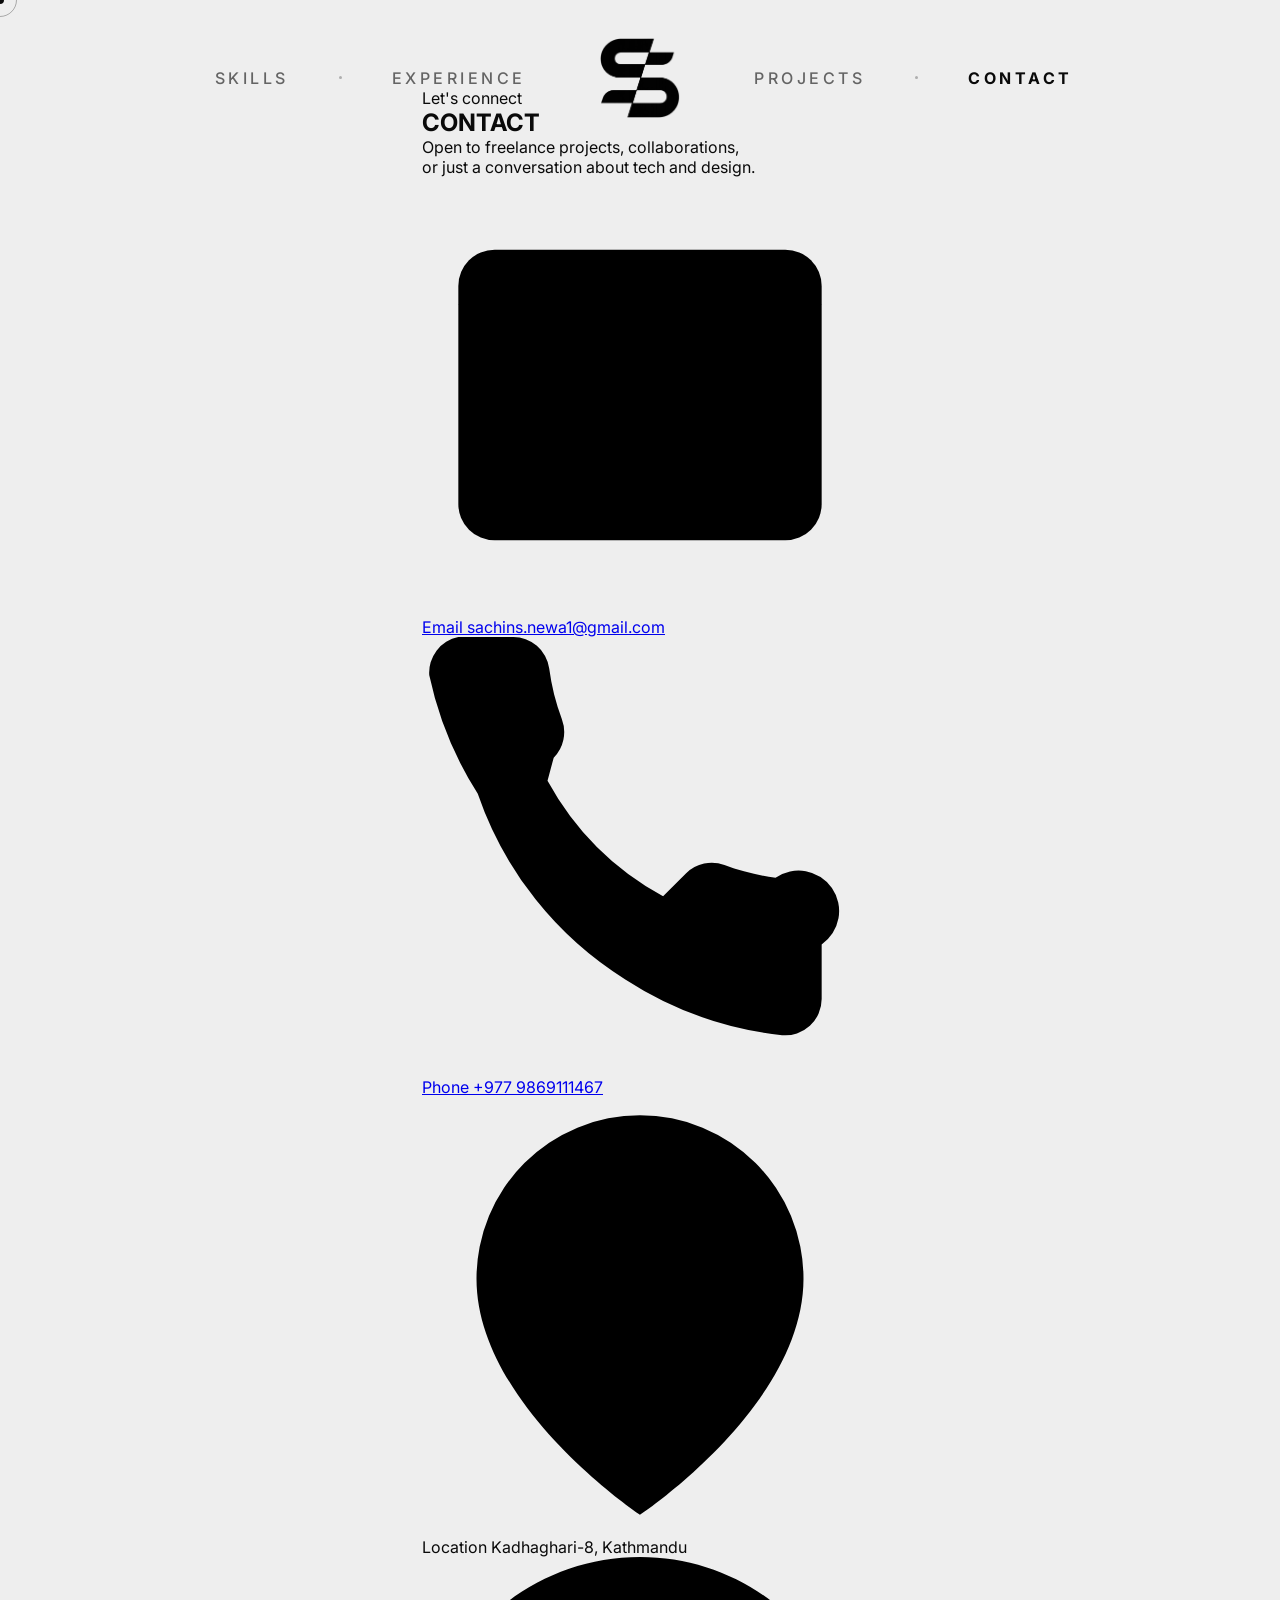
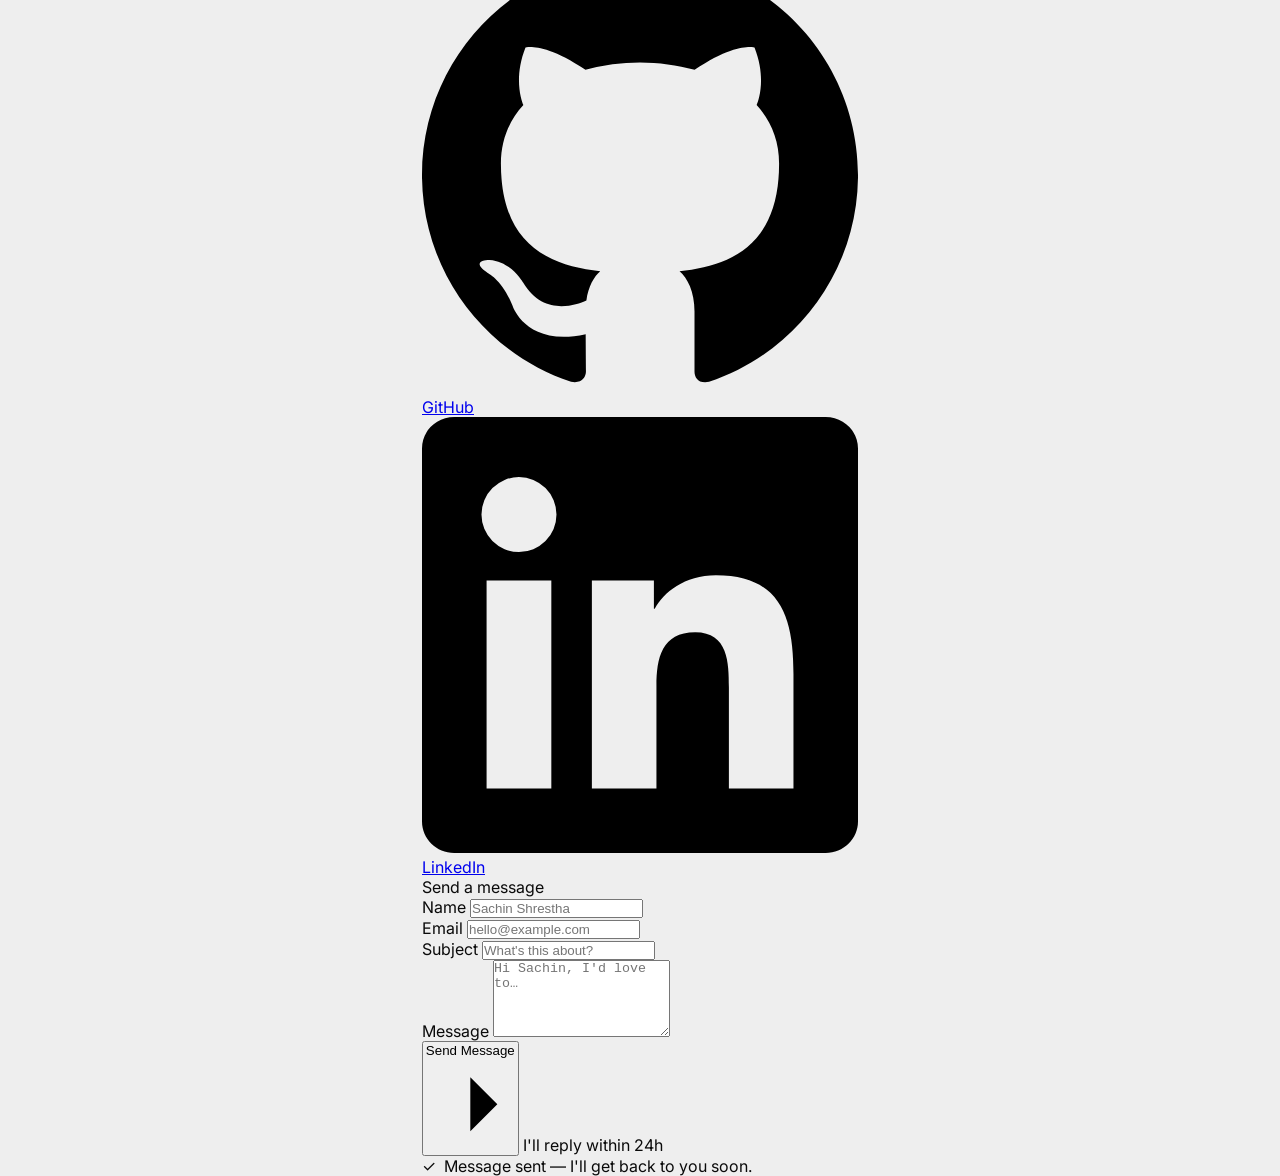
==== contact.html @ ff83de73 "clean loading" ====
<!DOCTYPE html>
<html lang="en">
<head>
  <meta charset="UTF-8" />
  <meta name="viewport" content="width=device-width, initial-scale=1.0" />
  <title>CONTACT — Sachin Shrestha</title>
  <link rel="preconnect" href="https://fonts.googleapis.com" />
  <link rel="preconnect" href="https://fonts.gstatic.com" crossorigin="anonymous" />
  <link href="https://fonts.googleapis.com/css2?family=Cormorant+Garamond:wght@300;400;500;600&family=Inter:wght@300;400;500&display=swap" rel="stylesheet" />
  <link rel="stylesheet" href="css/index.css" />
  <link rel="stylesheet" href="css/page.css" />
</head>
<body>

  <!-- PAGE CONTENT -->
  <section class="page-hero contact-hero">
    <div class="contact-grid">

      <!-- ════ INFO SIDE ════ -->
      <div class="contact-side" id="contact-side">

        <span class="c-eyebrow">Let's connect</span>
        <h1 class="c-heading">CONTACT</h1>
        <p class="c-desc">
          Open to freelance projects, collaborations,<br>
          or just a conversation about tech and design.
        </p>

        <div class="c-items">

          <a href="mailto:sachins.newa1@gmail.com" class="c-item">
            <span class="c-icon">
              <svg viewBox="0 0 24 24"><rect x="2" y="4" width="20" height="16" rx="2"/><path d="m2 7 10 7 10-7"/></svg>
            </span>
            <span class="c-text">
              <span class="c-text-label">Email</span>
              <span class="c-text-value">sachins.newa1@gmail.com</span>
            </span>
          </a>

          <a href="tel:+9779869111467" class="c-item">
            <span class="c-icon">
              <svg viewBox="0 0 24 24"><path d="M22 16.92v3a2 2 0 01-2.18 2 19.79 19.79 0 01-8.63-3.07A19.5 19.5 0 013.07 8.63 19.79 19.79 0 01.4 2.11 2 2 0 012 0h3a2 2 0 012 1.72c.127.96.361 1.903.7 2.81a2 2 0 01-.45 2.11L6.91 7.91a16 16 0 006.36 6.36l1.27-1.27a2 2 0 012.11-.45c.907.339 1.85.573 2.81.7A2 2 0 0122 16.92z"/></svg>
            </span>
            <span class="c-text">
              <span class="c-text-label">Phone</span>
              <span class="c-text-value">+977 9869111467</span>
            </span>
          </a>

          <div class="c-item">
            <span class="c-icon">
              <svg viewBox="0 0 24 24"><path d="M21 10c0 7-9 13-9 13s-9-6-9-13a9 9 0 0118 0z"/><circle cx="12" cy="10" r="3"/></svg>
            </span>
            <span class="c-text">
              <span class="c-text-label">Location</span>
              <span class="c-text-value">Kadhaghari-8, Kathmandu</span>
            </span>
          </div>

        </div>

        <div class="c-socials">
          <a href="https://github.com/SachinShreshaa" target="_blank" rel="noopener" class="c-social-pill">
            <!-- GitHub mark -->
            <svg viewBox="0 0 24 24"><path d="M12 0C5.37 0 0 5.37 0 12c0 5.3 3.438 9.8 8.205 11.385.6.113.82-.258.82-.577 0-.285-.01-1.04-.015-2.04-3.338.724-4.042-1.61-4.042-1.61-.546-1.387-1.333-1.756-1.333-1.756-1.089-.745.083-.729.083-.729 1.205.084 1.839 1.237 1.839 1.237 1.07 1.834 2.807 1.304 3.492.997.107-.775.418-1.305.762-1.604-2.665-.305-5.467-1.334-5.467-5.931 0-1.311.469-2.381 1.236-3.221-.124-.303-.535-1.524.117-3.176 0 0 1.008-.322 3.301 1.23A11.51 11.51 0 0112 5.803c1.02.005 2.047.138 3.006.404 2.291-1.552 3.297-1.23 3.297-1.23.653 1.653.242 2.874.118 3.176.77.84 1.235 1.911 1.235 3.221 0 4.609-2.807 5.624-5.479 5.921.43.372.823 1.102.823 2.222v3.293c0 .319.192.694.801.576C20.566 21.797 24 17.3 24 12c0-6.63-5.37-12-12-12z"/></svg>
            GitHub
          </a>
          <a href="https://linkedin.com/in/sachin-shrestha-ab9834401" target="_blank" rel="noopener" class="c-social-pill">
            <!-- LinkedIn mark -->
            <svg viewBox="0 0 24 24"><path d="M20.447 20.452h-3.554v-5.569c0-1.328-.027-3.037-1.852-3.037-1.853 0-2.136 1.445-2.136 2.939v5.667H9.351V9h3.414v1.561h.046c.477-.9 1.637-1.85 3.37-1.85 3.601 0 4.267 2.37 4.267 5.455v6.286zM5.337 7.433a2.062 2.062 0 01-2.063-2.065 2.064 2.064 0 112.063 2.065zm1.782 13.019H3.555V9h3.564v11.452zM22.225 0H1.771C.792 0 0 .774 0 1.729v20.542C0 23.227.792 24 1.771 24h20.451C23.2 24 24 23.227 24 22.271V1.729C24 .774 23.2 0 22.222 0h.003z"/></svg>
            LinkedIn
          </a>
        </div>

      </div>

      <!-- ════ FORM SIDE ════ -->
      <div class="form-side" id="form-side">

        <span class="f-eyebrow">Send a message</span>

        <form class="c-form" id="contactForm" novalidate>

          <div class="f-row">
            <div class="f-field">
              <label for="f-name">Name</label>
              <input type="text" id="f-name" name="name" placeholder="Sachin Shrestha" autocomplete="off" />
            </div>
            <div class="f-field">
              <label for="f-email">Email</label>
              <input type="email" id="f-email" name="email" placeholder="hello@example.com" autocomplete="off" />
            </div>
          </div>

          <div class="f-field">
            <label for="f-subject">Subject</label>
            <input type="text" id="f-subject" name="subject" placeholder="What's this about?" autocomplete="off" />
          </div>

          <div class="f-field">
            <label for="f-message">Message</label>
            <textarea id="f-message" name="message" rows="5" placeholder="Hi Sachin, I'd love to…"></textarea>
          </div>

          <div class="f-actions">
            <button type="submit" class="f-submit">
              Send Message
              <svg viewBox="0 0 24 24"><path d="M5 12h14M12 5l7 7-7 7"/></svg>
            </button>
            <span class="f-note">I'll reply within 24h</span>
          </div>

          <p class="f-success" id="f-success">
            ✓ &nbsp;Message sent — I'll get back to you soon.
          </p>

        </form>

      </div>

    </div>
  </section>

  <!-- shared header (cursor + hover-bar + nav) -->
  <script src="js/header.js"></script>
  <!-- shared cursor behaviour -->
  <script src="js/cursor.js"></script>
  <!-- shared page transition -->
  <script src="js/transition.js"></script>

  <script>
    /* ── page reveals ── */
    function reveal(id, delay) {
      setTimeout(() => {
        const el = document.getElementById(id);
        if (el) el.classList.add('visible');
      }, delay);
    }
    reveal('nav-logo',      900);
    reveal('nav-left',     1100);
    reveal('nav-right',    1100);
    reveal('contact-side',  900);
    reveal('form-side',    1050);

    /* ── form submit (visual only — wire to a service like Formspree / EmailJS) ── */
    document.getElementById('contactForm').addEventListener('submit', function(e) {
      e.preventDefault();
      const name    = this.name.value.trim();
      const email   = this.email.value.trim();
      const message = this.elements['message'].value.trim();
      if (!name || !email || !message) return;

      /* swap button state */
      const btn = this.querySelector('.f-submit');
      btn.textContent = 'Sending…';
      btn.style.opacity = '0.6';
      btn.disabled = true;

      /* simulate send (replace with actual service call) */
      setTimeout(() => {
        this.reset();
        btn.style.display = 'none';
        this.querySelector('.f-note').style.display = 'none';
        document.getElementById('f-success').classList.add('show');
      }, 1200);
    });
  </script>

</body>
</html>
---- css/index.css ----
*, *::before, *::after { margin: 0; padding: 0; box-sizing: border-box; }

@font-face {
    font-family: 'Theater';
    src: url('../font/Theaterv04_Bold.ttf') format('truetype');
}

:root {
  --bg: #EEEEEE;
  --fg: #0a0a0a;
  --muted: rgba(10,10,10,0.38);
  --photo-w: 340px;
}

html, body {
  width: 100%;
  background: var(--bg);
  color: var(--fg);
  font-family: 'Inter', sans-serif;
  overflow-x: hidden;
  cursor: none;
}

#cursor-dot {
  position: fixed; top: 0; left: 0;
  width: 8px; height: 8px;
  background: var(--fg); border-radius: 50%;
  pointer-events: none; z-index: 9999;
  transform: translate(-50%,-50%);
  transition: transform 0.12s ease;
}
#cursor-ring {
  position: fixed; top: 0; left: 0;
  width: 34px; height: 34px;
  border: 1.5px solid rgba(10,10,10,0.3);
  border-radius: 50%; pointer-events: none; z-index: 9998;
  transform: translate(-50%,-50%);
  transition: width 0.2s, height 0.2s;
}

/* ══ REVEAL SYSTEM ══ */
.nav-left, .nav-right, .hero-image-wrap, .name-word, .scroll-hint {
  opacity: 0;
  transition: opacity 0.9s cubic-bezier(0.16,1,0.3,1);
}
.nav-left.visible, .nav-right.visible, .hero-image-wrap.visible,
.name-word.visible, .scroll-hint.visible { opacity: 1; }

.nav-logo {
  opacity: 0;
  transform: translateY(20px);
  transition: opacity 0.9s cubic-bezier(0.16,1,0.3,1),
              transform 0.9s cubic-bezier(0.16,1,0.3,1);
}
.nav-logo.visible { opacity: 1; transform: translateY(0); }

/* ══ NAV ══ */
nav {
  position: fixed; top: 0; left: 0; right: 0;
  z-index: 200;                /* bar is 9999 so it will cover this */
  background: var(--bg);
  height: 88px;
  display: grid;
  grid-template-columns: 1fr auto 1fr;
  align-items: center;
  padding: 0 60px;
  padding-top: 1cm;
}
nav.scrolled {
  background: rgba(238,238,238,0.93);
  backdrop-filter: blur(18px);
}
.nav-left { display: flex; align-items: center; justify-content: flex-end; list-style: none; }
.nav-right { display: flex; align-items: center; justify-content: flex-start; list-style: none; }
.nav-left li a, .nav-right li a {
  text-decoration: none;
  font-family: 'Inter', sans-serif;
  font-size: 16px; font-weight: 500;
  letter-spacing: 0.22em; text-transform: uppercase;
  color: var(--fg); opacity: 0.60; padding: 0 50px;
  transition: opacity 0.3s;
}
.nav-left li a:hover, .nav-right li a:hover { opacity: 1; }
.nav-left .dot, .nav-right .dot {
  width: 3px; height: 3px;
  background: rgba(10,10,10,0.28);
  border-radius: 50%; flex-shrink: 0;
}
.nav-logo { display: flex; align-items: center; justify-content: center; padding: 0 24px; }
.nav-logo img {
  width: 80px; height: 80px;
  object-fit: contain;
  filter: brightness(0) opacity(1);
}

/* ══ HERO ══ */
.hero {
  position: relative; width: 100vw; min-height: 100vh;
  display: flex; align-items: center; justify-content: center;
  overflow: hidden; background: var(--bg); padding-top: 0px;
}
.hero-image-wrap {
  position: relative; width: var(--photo-w); height: 490px;
  z-index: 3; flex-shrink: 0;
}
.hero-image-wrap img {
  width: 100%; height: 100%; object-fit: cover;
  object-position: top center; display: block;
  filter: grayscale(100%) contrast(1.08);
  transition: filter 0.7s ease;
}
.hero-image-wrap img:hover { filter: grayscale(0%) contrast(1.05); }
.hero-image-wrap::after {
  content: ''; position: absolute;
  bottom: 0; left: 0; right: 0; height: 35%;
  background: linear-gradient(to bottom, transparent, var(--bg) 100%);
  pointer-events: none;
}

/* ══ NAME WORDS ══ */
.name-word {
  position: absolute; z-index: 2;
  font-family: 'Theater', sans-serif;
  font-weight: 500; font-style: normal;
  text-transform: uppercase; color: var(--fg);
  letter-spacing: 0.05em; line-height: 1;
  white-space: nowrap;
  font-size: clamp(20px, 6vw, 120px);
}
.name-sachin {
  right: calc(44.5% + 170px); top: calc(47% - 30px);
  transform: translateY(-50%); text-align: right;
}
.name-shrestha {
  left: calc(42.8% + 170px); top: calc(50.5% + 55px);
  transform: translateY(-50%); text-align: left;
}

/* ══ SCROLL HINT ══ */
.scroll-hint {
  position: absolute; bottom: 28px; left: 52px; z-index: 10;
  display: flex; align-items: center; gap: 10px;
  font-size: 10px; letter-spacing: 0.22em;
  text-transform: uppercase; color: var(--muted);
}
.scroll-line { width: 1px; height: 36px; background: var(--muted); animation: scrl 1.8s ease-in-out infinite; }
@keyframes scrl {
  0%,100% { transform: scaleY(1); opacity: 0.8; }
  50%      { transform: scaleY(0.3); opacity: 0.2; }
}

@keyframes fadeUp {
  from { opacity: 0; transform: translateY(20px); }
  to   { opacity: 1; transform: translateY(0); }
}
.a1 { animation: fadeUp 0.9s cubic-bezier(0.16,1,0.3,1) 0.05s both; }
.a2 { animation: fadeUp 0.9s cubic-bezier(0.16,1,0.3,1) 0.2s  both; }
.a3 { animation: fadeUp 0.9s cubic-bezier(0.16,1,0.3,1) 0.35s both; }
.a4 { animation: fadeUp 0.9s cubic-bezier(0.16,1,0.3,1) 0.5s  both; }
.a5 { animation: fadeUp 0.9s cubic-bezier(0.16,1,0.3,1) 0.65s both; }

body::before {
  content: ''; position: fixed; inset: 0; z-index: 0; pointer-events: none;
  background-image: url("data:image/svg+xml,%3Csvg viewBox='0 0 256 256' xmlns='http://www.w3.org/2000/svg'%3E%3Cfilter id='n'%3E%3CfeTurbulence type='fractalNoise' baseFrequency='0.9' numOctaves='4' stitchTiles='stitch'/%3E%3C/filter%3E%3Crect width='100%25' height='100%25' filter='url(%23n)' opacity='0.03'/%3E%3C/svg%3E");
}

/* ══ HOVER BAR ══ */
#hover-bar {
  position: fixed;
  top: calc(55% - 135px); left: 0; right: 0;
  height: 150px;
  z-index: 9999 !important;  /* above EVERYTHING including nav */
  pointer-events: none;
  overflow: hidden;
}

/* ── fix white gap: use 51% height with 1px overlap ── */
#hover-bar .bar-top {
  position: absolute;
  top: 0; left: 0; right: 0;
  height: calc(50% + 1px);          /* +1px overlap kills the gap */
  background: #0a0a0a;
  transform-origin: bottom center;
  transform: scaleY(0);
  transition: transform 0.55s cubic-bezier(0.16,1,0.3,1);
}
#hover-bar .bar-bot {
  position: absolute;
  bottom: 0; left: 0; right: 0;
  height: calc(50% + 1px);          /* +1px overlap kills the gap */
  background: #0a0a0a;
  transform-origin: top center;
  transform: scaleY(0);
  transition: transform 0.55s cubic-bezier(0.16,1,0.3,1);
}
#hover-bar.active .bar-top { transform: scaleY(1); }
#hover-bar.active .bar-bot { transform: scaleY(1); }

#hover-bar-text {
  position: fixed;
  top: calc(55% - 42px); left: 50%;
  transform: translate(-50%, -50%);
  z-index: 10000;
  line-height: 1;
  font-family: 'Theater', 'Cormorant Garamond', Georgia, serif;
  font-size: clamp(70px, 11vw, 170px); font-weight: 500;
  letter-spacing: 0.06em; text-transform: uppercase;
  color: #c2c1c1; user-select: none; white-space: nowrap;
  pointer-events: none;
}
#hover-bar-text .txt-top { display: block; overflow: hidden; height: 0.6em; }
#hover-bar-text .txt-top span {
  display: block; transform-origin: bottom center; transform: scaleY(0);
  transition: transform 1.4s cubic-bezier(0.16,1,0.3,1) 0.3s;
}
#hover-bar-text .txt-bot { display: block; overflow: hidden; height: 0.6em; margin-top: -0.18em; }
#hover-bar-text .txt-bot span {
  display: block; margin-top: -0.42em; transform-origin: top center; transform: scaleY(0);
  transition: transform 1.4s cubic-bezier(0.16,1,0.3,1) 0.3s;
}
#hover-bar-text.active .txt-top span { transform: scaleY(1); }
#hover-bar-text.active .txt-bot span { transform: scaleY(1); }
#hover-bar-text:not(.active):not(.entry-cover):not(.entry-sweep) .txt-top span {
  transition: transform 0.06s ease 0s;
}
#hover-bar-text:not(.active):not(.entry-cover):not(.entry-sweep) .txt-bot span {
  transition: transform 0.06s ease 0s;
}

/* ══════════════════════════════════════════════
   PAGE TRANSITION STATES
══════════════════════════════════════════════ */

/* fullscreen — covers ENTIRE viewport including nav */
#hover-bar.fullscreen {
  top: 0 !important;
  height: 100vh !important;
  transition: top 0.7s cubic-bezier(0.16,1,0.3,1),
              height 0.7s cubic-bezier(0.16,1,0.3,1);
}
#hover-bar.fullscreen .bar-top,
#hover-bar.fullscreen .bar-bot {
  height: 50.5% !important;
  transform: scaleY(1) !important;
  transition: transform 0.7s cubic-bezier(0.16,1,0.3,1) !important;
}

/* text turns white — synced with bar expansion (~0.7s) */
#hover-bar-text.text-white {
  color: #ffffff !important;
  transition: color 0.8s ease;
}

/* ══ ENTRY: bar covers screen instantly on page load ══ */
#hover-bar.entry-cover {
  top: 0 !important;
  height: 100vh !important;
  transition: none !important;
}
#hover-bar.entry-cover .bar-top,
#hover-bar.entry-cover .bar-bot {
  height: 50.5% !important;
  transform: scaleY(1) !important;
  transition: none !important;
}

/* text: instant white + fully revealed */
#hover-bar-text.entry-cover {
  color: #ffffff !important;
  font-size: clamp(70px, 11vw, 170px) !important;
  transition: none !important;
}
#hover-bar-text.entry-cover .txt-top span,
#hover-bar-text.entry-cover .txt-bot span {
  transform: scaleY(1) !important;
  transition: none !important;
}

/* ══ ENTRY SWEEP: text rides up with bar and fades out ══ */
#hover-bar-text.entry-sweep {
  transform: translate(-50%, calc(-50% - 100vh)) !important;
  opacity: 0 !important;
  transition: transform 1.1s cubic-bezier(0.4, 0, 0.2, 1),
              opacity 1.1s cubic-bezier(0.4, 0, 0.2, 1) !important;
}
#hover-bar-text.entry-sweep .txt-top span,
#hover-bar-text.entry-sweep .txt-bot span {
  transform: scaleY(1) !important;
  transition: none !important;
}

/* ══ ENTRY SWEEP: bar slides from bottom → top to reveal page ══ */
#hover-bar.entry-sweep {
  transform: translateY(-100%) !important;
  transition: transform 1.1s cubic-bezier(0.4, 0, 0.2, 1) !important;
}
---- css/page.css ----
/* ════ SHARED PAGE STYLES ════ */
/* Used by skills.html, experience.html, projects.html, contact.html */

.page-hero {
  position: relative;
  width: 100vw;
  min-height: 100vh;
  display: flex;
  align-items: center;
  justify-content: center;
  overflow: hidden;
  background: var(--bg);
  padding-top: 88px;
}

/* Page title — same .name-word style, centered */
.page-title {
  position: relative;   /* override absolute from .name-word */
  transform: none;
  text-align: center;
  font-size: clamp(48px, 10vw, 160px);
}
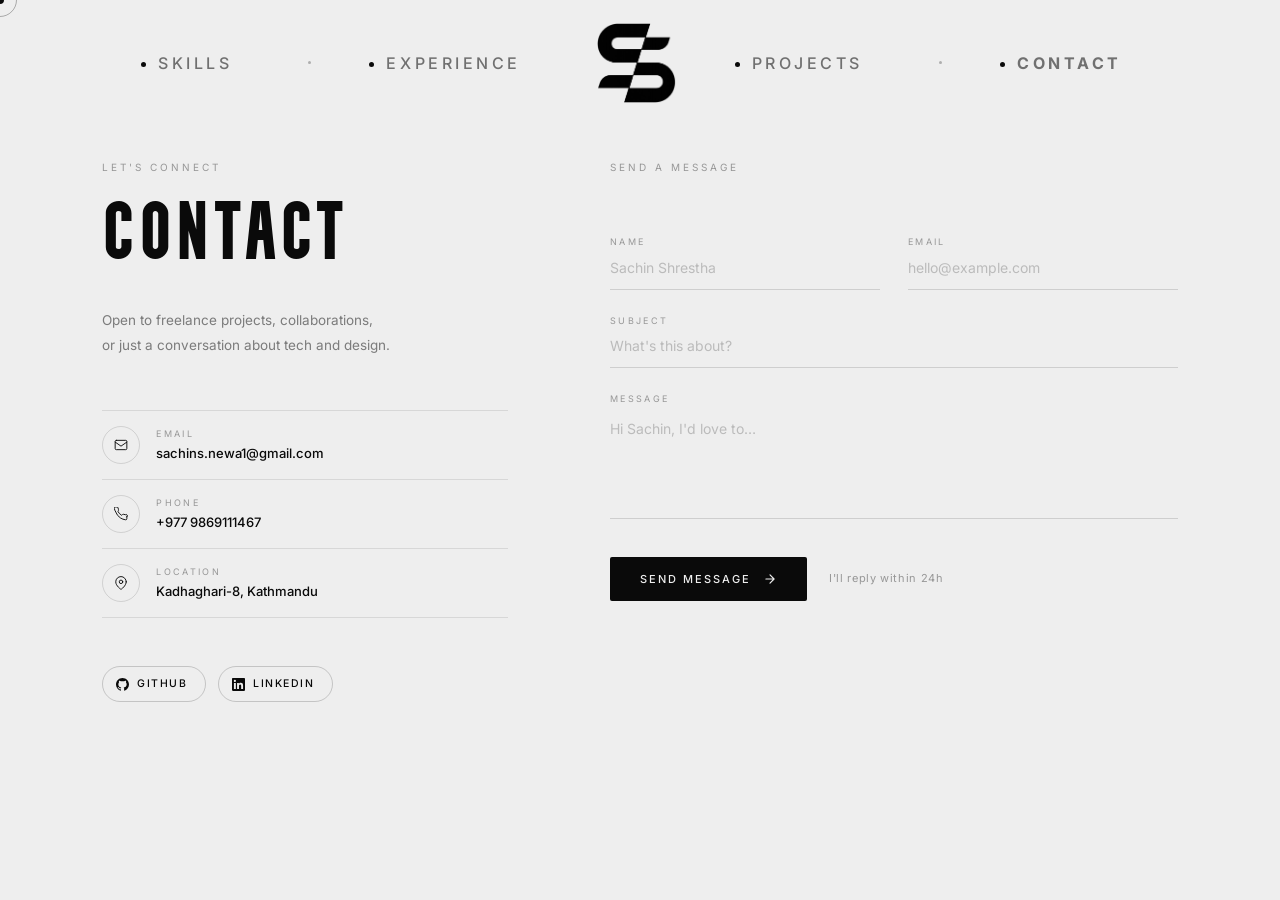
==== commit 912e5a72: "contact added" ====
--- a/contact.html
+++ b/contact.html
@@ -9,6 +9,7 @@
   <link href="https://fonts.googleapis.com/css2?family=Cormorant+Garamond:wght@300;400;500;600&family=Inter:wght@300;400;500&display=swap" rel="stylesheet" />
   <link rel="stylesheet" href="css/index.css" />
   <link rel="stylesheet" href="css/page.css" />
+  <link rel="stylesheet" href="css/skill.css" />
 </head>
 <body>
 
--- a/css/index.css
+++ b/css/index.css
@@ -3,6 +3,7 @@
 @font-face {
     font-family: 'Theater';
     src: url('../font/Theaterv04_Bold.ttf') format('truetype');
+    font-display: swap;
 }
 
 :root {
@@ -10,7 +11,17 @@
   --fg: #0a0a0a;
   --muted: rgba(10,10,10,0.38);
   --photo-w: 340px;
-}
+  --transition: cubic-bezier(0.16,1,0.3,1);
+  --duration: 0.9s;
+}
+
+html {
+  scroll-behavior: smooth;
+}
+
+::selection { background: var(--fg); color: var(--bg); }
+
+:focus-visible { outline: 2px solid var(--fg); outline-offset: 3px; }
 
 html, body {
   width: 100%;
@@ -18,6 +29,10 @@
   color: var(--fg);
   font-family: 'Inter', sans-serif;
   overflow-x: hidden;
+  -webkit-font-smoothing: antialiased;
+  -moz-osx-font-smoothing: grayscale;
+  text-rendering: optimizeLegibility;
+  line-height: 1.5;
   cursor: none;
 }
 
@@ -28,7 +43,9 @@
   pointer-events: none; z-index: 9999;
   transform: translate(-50%,-50%);
   transition: transform 0.12s ease;
-}
+  will-change: left, top, transform;
+}
+
 #cursor-ring {
   position: fixed; top: 0; left: 0;
   width: 34px; height: 34px;
@@ -39,12 +56,22 @@
 }
 
 /* ══ REVEAL SYSTEM ══ */
-.nav-left, .nav-right, .hero-image-wrap, .name-word, .scroll-hint {
+.hero-image-wrap, .name-word, .scroll-hint {
   opacity: 0;
   transition: opacity 0.9s cubic-bezier(0.16,1,0.3,1);
 }
-.nav-left.visible, .nav-right.visible, .hero-image-wrap.visible,
-.name-word.visible, .scroll-hint.visible { opacity: 1; }
+.hero-image-wrap.visible, .name-word.visible, .scroll-hint.visible { opacity: 1; }
+
+/* nav-left/right use display:contents so children join nav's flex row;
+   opacity + translateY are inherited via CSS custom properties */
+.nav-left, .nav-right { display: contents; --nav-g: 0; --nav-y: 20px; }
+.nav-left > *, .nav-right > * {
+  opacity: var(--nav-g);
+  transform: translateY(var(--nav-y));
+  transition: opacity 0.9s cubic-bezier(0.16,1,0.3,1),
+              transform 0.9s cubic-bezier(0.16,1,0.3,1);
+}
+.nav-left.visible, .nav-right.visible { --nav-g: 1; --nav-y: 0px; }
 
 .nav-logo {
   opacity: 0;
@@ -57,12 +84,13 @@
 /* ══ NAV ══ */
 nav {
   position: fixed; top: 0; left: 0; right: 0;
-  z-index: 200;                /* bar is 9999 so it will cover this */
+  z-index: 200;
   background: var(--bg);
   height: 88px;
-  display: grid;
-  grid-template-columns: 1fr auto 1fr;
+  display: flex;
   align-items: center;
+  justify-content: center;
+  gap: 2cm;
   padding: 0 60px;
   padding-top: 1cm;
 }
@@ -70,23 +98,22 @@
   background: rgba(238,238,238,0.93);
   backdrop-filter: blur(18px);
 }
-.nav-left { display: flex; align-items: center; justify-content: flex-end; list-style: none; }
-.nav-right { display: flex; align-items: center; justify-content: flex-start; list-style: none; }
-.nav-left li a, .nav-right li a {
+.nav-left a, .nav-right a {
   text-decoration: none;
   font-family: 'Inter', sans-serif;
   font-size: 16px; font-weight: 500;
   letter-spacing: 0.22em; text-transform: uppercase;
-  color: var(--fg); opacity: 0.60; padding: 0 50px;
-  transition: opacity 0.3s;
-}
-.nav-left li a:hover, .nav-right li a:hover { opacity: 1; }
-.nav-left .dot, .nav-right .dot {
+  color: rgba(10,10,10,0.55);
+  transition: color 0.3s;
+}
+.nav-left a:hover, .nav-right a:hover { color: var(--fg); }
+.nav-left a.nav-active, .nav-right a.nav-active { color: var(--fg); }
+.dot {
   width: 3px; height: 3px;
   background: rgba(10,10,10,0.28);
   border-radius: 50%; flex-shrink: 0;
 }
-.nav-logo { display: flex; align-items: center; justify-content: center; padding: 0 24px; }
+.nav-logo { display: flex; align-items: center; justify-content: center; cursor: pointer; }
 .nav-logo img {
   width: 80px; height: 80px;
   object-fit: contain;
@@ -98,6 +125,7 @@
   position: relative; width: 100vw; min-height: 100vh;
   display: flex; align-items: center; justify-content: center;
   overflow: hidden; background: var(--bg); padding-top: 0px;
+  isolation: isolate;
 }
 .hero-image-wrap {
   position: relative; width: var(--photo-w); height: 490px;
@@ -107,7 +135,8 @@
   width: 100%; height: 100%; object-fit: cover;
   object-position: top center; display: block;
   filter: grayscale(100%) contrast(1.08);
-  transition: filter 0.7s ease;
+  transition: filter 0.9s ease;
+  will-change: filter;
 }
 .hero-image-wrap img:hover { filter: grayscale(0%) contrast(1.05); }
 .hero-image-wrap::after {
@@ -136,9 +165,28 @@
   transform: translateY(-50%); text-align: left;
 }
 
+/* ══ HERO LABELS ══ */
+.hero-label {
+  position: absolute;
+  font-family: 'Inter', sans-serif;
+  font-size: 16px;
+  font-weight: 500;
+  letter-spacing: 0.22em;
+  text-transform: uppercase;
+  color: var(--fg);
+  top: calc(88px + 56px);
+  transform: none;
+  z-index: 2;
+  opacity: 0;
+  transition: opacity 0.9s cubic-bezier(0.16,1,0.3,1);
+}
+.hero-label.visible { opacity: 1; }
+.hero-label-left  { left:  7vw; }
+.hero-label-right { right: 7vw; }
+
 /* ══ SCROLL HINT ══ */
 .scroll-hint {
-  position: absolute; bottom: 28px; left: 52px; z-index: 10;
+  position: absolute; bottom: 28px; left: 52px; z-index: 5;
   display: flex; align-items: center; gap: 10px;
   font-size: 10px; letter-spacing: 0.22em;
   text-transform: uppercase; color: var(--muted);
@@ -210,16 +258,18 @@
 }
 #hover-bar-text .txt-top { display: block; overflow: hidden; height: 0.6em; }
 #hover-bar-text .txt-top span {
-  display: block; transform-origin: bottom center; transform: scaleY(0);
-  transition: transform 1.4s cubic-bezier(0.16,1,0.3,1) 0.3s;
+  display: block;
+  transform: translateY(110%);
+  transition: transform 3s cubic-bezier(0.16,1,0.3,1) 0.6s;
 }
 #hover-bar-text .txt-bot { display: block; overflow: hidden; height: 0.6em; margin-top: -0.18em; }
 #hover-bar-text .txt-bot span {
-  display: block; margin-top: -0.42em; transform-origin: top center; transform: scaleY(0);
-  transition: transform 1.4s cubic-bezier(0.16,1,0.3,1) 0.3s;
-}
-#hover-bar-text.active .txt-top span { transform: scaleY(1); }
-#hover-bar-text.active .txt-bot span { transform: scaleY(1); }
+  display: block; margin-top: -0.42em;
+  transform: translateY(-110%);
+  transition: transform 3s cubic-bezier(0.16,1,0.3,1) 0.6s;
+}
+#hover-bar-text.active .txt-top span { transform: translateY(0); }
+#hover-bar-text.active .txt-bot span { transform: translateY(0); }
 #hover-bar-text:not(.active):not(.entry-cover):not(.entry-sweep) .txt-top span {
   transition: transform 0.06s ease 0s;
 }
@@ -272,7 +322,7 @@
 }
 #hover-bar-text.entry-cover .txt-top span,
 #hover-bar-text.entry-cover .txt-bot span {
-  transform: scaleY(1) !important;
+  transform: translateY(0) !important;
   transition: none !important;
 }
 
@@ -285,7 +335,7 @@
 }
 #hover-bar-text.entry-sweep .txt-top span,
 #hover-bar-text.entry-sweep .txt-bot span {
-  transform: scaleY(1) !important;
+  transform: translateY(0) !important;
   transition: none !important;
 }
 
@@ -293,4 +343,22 @@
 #hover-bar.entry-sweep {
   transform: translateY(-100%) !important;
   transition: transform 1.1s cubic-bezier(0.4, 0, 0.2, 1) !important;
+}
+
+/* ══ RESPONSIVE ══ */
+@media (max-width: 768px) {
+  nav { gap: 1cm; padding: 0 24px; padding-top: 0.6cm; }
+  .about-wrap { padding: 10vh 24px 12vh; }
+  .about-body { grid-template-columns: 1fr; gap: 40px; }
+  .about-heading { font-size: clamp(42px, 10vw, 80px); }
+  :root { --photo-w: 220px; }
+}
+
+@media (prefers-reduced-motion: reduce) {
+  *, *::before, *::after { transition-duration: 0.01ms !important; animation-duration: 0.01ms !important; }
+}
+
+@media print {
+  #cursor-dot, #cursor-ring, #hover-bar, #hover-bar-text { display: none !important; }
+  nav { position: static; }
 }
--- a/css/page.css
+++ b/css/page.css
@@ -15,8 +15,214 @@
 
 /* Page title — same .name-word style, centered */
 .page-title {
-  position: relative;   /* override absolute from .name-word */
+  position: relative;
   transform: none;
   text-align: center;
   font-size: clamp(48px, 10vw, 160px);
+  letter-spacing: 0.04em;
+}
+
+/* ════ CONTACT PAGE ════ */
+
+.contact-hero {
+  align-items: flex-start;
+  justify-content: center;
+  padding: calc(88px + 72px) 8vw 80px;
+}
+
+.contact-grid {
+  width: 100%;
+  max-width: 1240px;
+  display: grid;
+  grid-template-columns: 5fr 7fr;
+  gap: clamp(60px, 8vw, 130px);
+  align-items: start;
+}
+
+/* ── reveal ── */
+.contact-side,
+.form-side {
+  opacity: 0;
+  transition: opacity 0.9s cubic-bezier(0.16, 1, 0.3, 1);
+}
+.contact-side.visible { opacity: 1; }
+.form-side.visible    { opacity: 1; transition-delay: 0.15s; }
+
+/* ── info side ── */
+.c-eyebrow {
+  display: block;
+  font-family: 'Inter', sans-serif;
+  font-size: 10px;
+  letter-spacing: 0.3em;
+  text-transform: uppercase;
+  color: var(--muted);
+  margin-bottom: 22px;
+}
+
+.c-heading {
+  font-family: 'Theater', sans-serif;
+  font-size: clamp(54px, 6.5vw, 104px);
+  font-weight: 500;
+  letter-spacing: 0.05em;
+  text-transform: uppercase;
+  line-height: 1;
+  color: var(--fg);
+  margin-bottom: 28px;
+}
+
+.c-desc {
+  font-family: 'Inter', sans-serif;
+  font-size: 13.5px;
+  font-weight: 400;
+  line-height: 1.85;
+  color: rgba(10,10,10,0.5);
+  max-width: 300px;
+  margin-bottom: 52px;
+}
+
+.c-items { margin-bottom: 48px; }
+
+.c-item {
+  display: flex;
+  align-items: center;
+  gap: 16px;
+  padding: 15px 0;
+  border-bottom: 1px solid rgba(10,10,10,0.1);
+  text-decoration: none;
+  color: var(--fg);
+  transition: padding-left 0.35s cubic-bezier(0.16,1,0.3,1);
+}
+.c-item:first-child { border-top: 1px solid rgba(10,10,10,0.1); }
+a.c-item:hover      { padding-left: 10px; }
+
+.c-icon {
+  width: 38px; height: 38px;
+  border: 1px solid rgba(10,10,10,0.13);
+  border-radius: 50%;
+  display: flex; align-items: center; justify-content: center;
+  flex-shrink: 0;
+  color: var(--fg);
+  transition: background 0.3s, border-color 0.3s, color 0.3s;
+}
+.c-icon svg {
+  width: 14px; height: 14px;
+  stroke: currentColor; fill: none;
+  stroke-width: 1.6; stroke-linecap: round; stroke-linejoin: round;
+}
+a.c-item:hover .c-icon {
+  background: var(--fg); border-color: var(--fg); color: var(--bg);
+}
+
+.c-text          { flex: 1; min-width: 0; }
+.c-text-label    {
+  display: block;
+  font-family: 'Inter', sans-serif;
+  font-size: 9px; letter-spacing: 0.26em; text-transform: uppercase;
+  color: var(--muted); margin-bottom: 3px;
+}
+.c-text-value    {
+  display: block;
+  font-family: 'Inter', sans-serif;
+  font-size: 13px; font-weight: 500;
+  color: var(--fg);
+  white-space: nowrap; overflow: hidden; text-overflow: ellipsis;
+}
+
+.c-socials       { display: flex; gap: 12px; flex-wrap: wrap; }
+
+.c-social-pill {
+  display: inline-flex; align-items: center; gap: 8px;
+  padding: 9px 18px 9px 13px;
+  border: 1px solid rgba(10,10,10,0.18);
+  border-radius: 100px;
+  font-family: 'Inter', sans-serif;
+  font-size: 10.5px; font-weight: 500; letter-spacing: 0.14em;
+  text-transform: uppercase; text-decoration: none; color: var(--fg);
+  transition: background 0.3s, color 0.3s, border-color 0.3s;
+}
+.c-social-pill:hover {
+  background: var(--fg); color: var(--bg); border-color: var(--fg);
+}
+.c-social-pill svg { width: 13px; height: 13px; fill: currentColor; flex-shrink: 0; }
+
+/* ── form side ── */
+.f-eyebrow {
+  display: block;
+  font-family: 'Inter', sans-serif;
+  font-size: 10px; letter-spacing: 0.3em; text-transform: uppercase;
+  color: var(--muted); margin-bottom: 36px;
+}
+
+.c-form          { display: flex; flex-direction: column; }
+
+.f-row           { display: grid; grid-template-columns: 1fr 1fr; gap: 0 28px; }
+
+.f-field         { position: relative; }
+.f-field label {
+  display: block;
+  font-family: 'Inter', sans-serif;
+  font-size: 9px; letter-spacing: 0.26em; text-transform: uppercase;
+  color: var(--muted); padding-top: 24px; margin-bottom: 10px;
+  transition: color 0.3s;
+}
+.f-field:focus-within label { color: var(--fg); }
+
+.f-field input,
+.f-field textarea {
+  display: block; width: 100%;
+  background: none; border: none;
+  border-bottom: 1px solid rgba(10,10,10,0.14);
+  outline: none; padding: 0 0 13px;
+  font-family: 'Inter', sans-serif;
+  font-size: 14px; font-weight: 400; color: var(--fg);
+  resize: none; cursor: none;
+  transition: border-color 0.3s;
+}
+.f-field input::placeholder,
+.f-field textarea::placeholder { color: rgba(10,10,10,0.22); }
+.f-field input:focus,
+.f-field textarea:focus         { border-color: var(--fg); }
+.f-field textarea               { min-height: 88px; padding-top: 4px; }
+
+.f-actions {
+  margin-top: 38px;
+  display: flex; align-items: center; gap: 22px;
+}
+
+.f-submit {
+  display: inline-flex; align-items: center; gap: 12px;
+  padding: 15px 30px;
+  background: var(--fg); color: var(--bg);
+  border: none; border-radius: 2px;
+  font-family: 'Inter', sans-serif;
+  font-size: 11px; font-weight: 500; letter-spacing: 0.18em;
+  text-transform: uppercase; cursor: none;
+  transition: gap 0.3s;
+}
+.f-submit:hover                 { gap: 20px; }
+.f-submit svg {
+  width: 14px; height: 14px;
+  stroke: currentColor; fill: none;
+  stroke-width: 2; stroke-linecap: round; stroke-linejoin: round;
+  flex-shrink: 0; transition: transform 0.3s;
+}
+.f-submit:hover svg             { transform: translateX(4px); }
+
+.f-note {
+  font-family: 'Inter', sans-serif;
+  font-size: 11px; color: var(--muted); letter-spacing: 0.06em;
+}
+
+.f-success {
+  display: none;
+  padding: 14px 0 0;
+  font-family: 'Inter', sans-serif;
+  font-size: 12px; letter-spacing: 0.08em;
+  color: var(--fg);
+}
+.f-success.show                 { display: block; }
+
+@media (max-width: 1024px) {
+  .contact-grid { grid-template-columns: 1fr; gap: 52px; }
+  .c-desc { max-width: unset; }
 }
--- a/css/skill.css
+++ b/css/skill.css
@@ -0,0 +1,26 @@
+/* ════ SKILLS PAGE ════ */
+
+/* Hero section — same structure as index hero */
+.skills-hero {
+  position: relative;
+  width: 100vw;
+  min-height: 100vh;
+  display: flex;
+  align-items: center;
+  justify-content: center;
+  overflow: hidden;
+  background: var(--bg);
+  padding-top: 88px;
+}
+
+/* MY — left side, upper (same as .name-sachin position logic) */
+.skills-my {
+  right: calc(50% + 20px);
+  top: calc(48% - 20px);
+}
+
+/* SKILLS — right side, lower (same as .name-shrestha position logic) */
+.skills-title {
+  left: calc(50% + 20px);
+  top: calc(52% + 20px);
+}
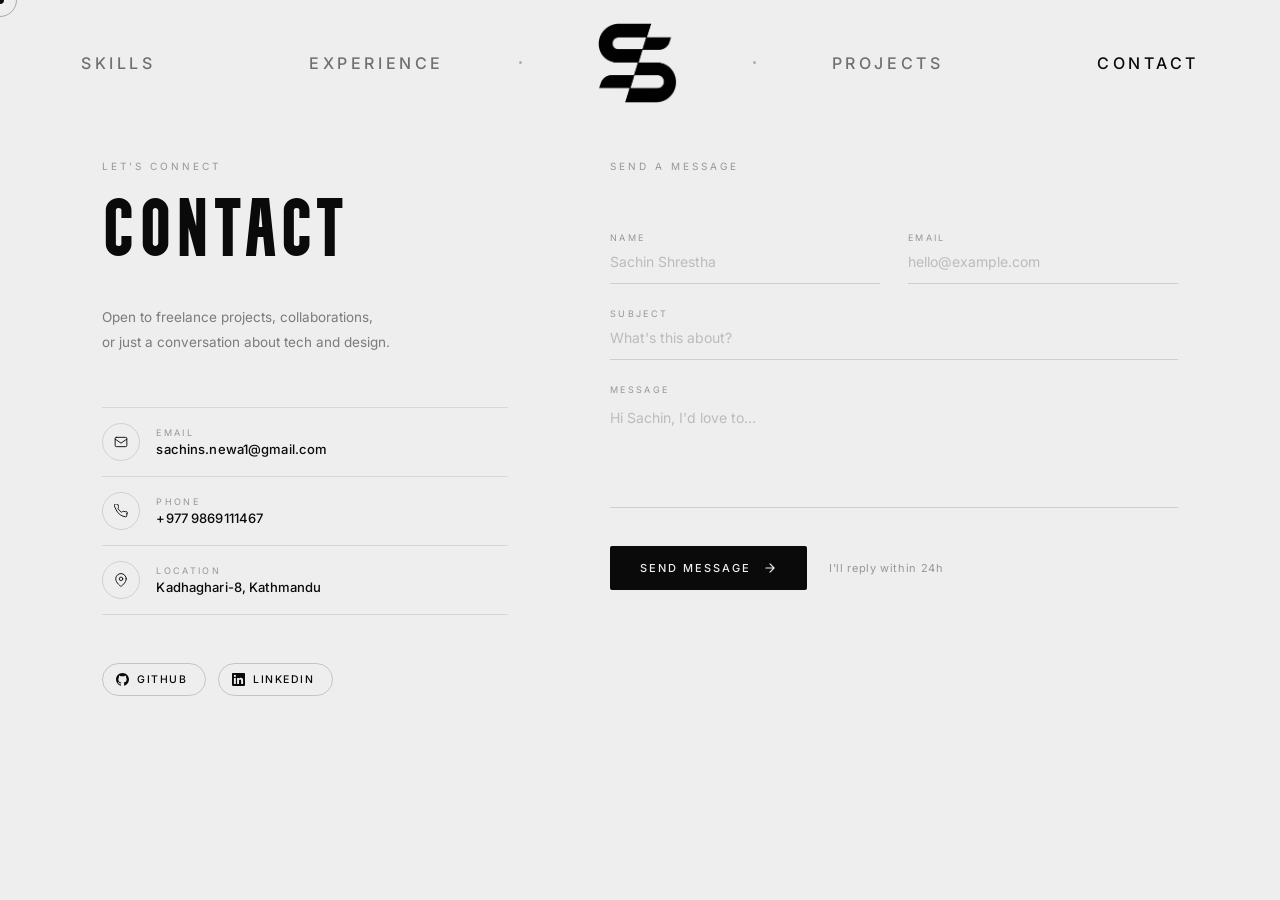
==== commit 25f421b7: "nav loads after logo" ====
--- a/contact.html
+++ b/contact.html
@@ -139,8 +139,8 @@
       }, delay);
     }
     reveal('nav-logo',      900);
-    reveal('nav-left',     1100);
-    reveal('nav-right',    1100);
+    reveal('nav-left',     1800);
+    reveal('nav-right',    1800);
     reveal('contact-side',  900);
     reveal('form-side',    1050);
 
--- a/css/index.css
+++ b/css/index.css
@@ -3,7 +3,6 @@
 @font-face {
     font-family: 'Theater';
     src: url('../font/Theaterv04_Bold.ttf') format('truetype');
-    font-display: swap;
 }
 
 :root {
@@ -11,17 +10,7 @@
   --fg: #0a0a0a;
   --muted: rgba(10,10,10,0.38);
   --photo-w: 340px;
-  --transition: cubic-bezier(0.16,1,0.3,1);
-  --duration: 0.9s;
-}
-
-html {
-  scroll-behavior: smooth;
-}
-
-::selection { background: var(--fg); color: var(--bg); }
-
-:focus-visible { outline: 2px solid var(--fg); outline-offset: 3px; }
+}
 
 html, body {
   width: 100%;
@@ -29,10 +18,6 @@
   color: var(--fg);
   font-family: 'Inter', sans-serif;
   overflow-x: hidden;
-  -webkit-font-smoothing: antialiased;
-  -moz-osx-font-smoothing: grayscale;
-  text-rendering: optimizeLegibility;
-  line-height: 1.5;
   cursor: none;
 }
 
@@ -43,9 +28,7 @@
   pointer-events: none; z-index: 9999;
   transform: translate(-50%,-50%);
   transition: transform 0.12s ease;
-  will-change: left, top, transform;
-}
-
+}
 #cursor-ring {
   position: fixed; top: 0; left: 0;
   width: 34px; height: 34px;
@@ -63,15 +46,13 @@
 .hero-image-wrap.visible, .name-word.visible, .scroll-hint.visible { opacity: 1; }
 
 /* nav-left/right use display:contents so children join nav's flex row;
-   opacity + translateY are inherited via CSS custom properties */
-.nav-left, .nav-right { display: contents; --nav-g: 0; --nav-y: 20px; }
+   opacity is inherited via CSS custom property */
+.nav-left, .nav-right { display: contents; --nav-g: 0; }
 .nav-left > *, .nav-right > * {
   opacity: var(--nav-g);
-  transform: translateY(var(--nav-y));
-  transition: opacity 0.9s cubic-bezier(0.16,1,0.3,1),
-              transform 0.9s cubic-bezier(0.16,1,0.3,1);
-}
-.nav-left.visible, .nav-right.visible { --nav-g: 1; --nav-y: 0px; }
+  transition: opacity 0.9s cubic-bezier(0.16,1,0.3,1);
+}
+.nav-left.visible, .nav-right.visible { --nav-g: 1; }
 
 .nav-logo {
   opacity: 0;
@@ -103,17 +84,17 @@
   font-family: 'Inter', sans-serif;
   font-size: 16px; font-weight: 500;
   letter-spacing: 0.22em; text-transform: uppercase;
-  color: rgba(10,10,10,0.55);
-  transition: color 0.3s;
-}
-.nav-left a:hover, .nav-right a:hover { color: var(--fg); }
-.nav-left a.nav-active, .nav-right a.nav-active { color: var(--fg); }
+  color: var(--fg); opacity: 0.55;
+  transition: opacity 0.3s;
+}
+.nav-left a:hover, .nav-right a:hover { opacity: 1; }
+.nav-left a.nav-active, .nav-right a.nav-active { opacity: 1; }
 .dot {
   width: 3px; height: 3px;
   background: rgba(10,10,10,0.28);
   border-radius: 50%; flex-shrink: 0;
 }
-.nav-logo { display: flex; align-items: center; justify-content: center; cursor: pointer; }
+.nav-logo { display: flex; align-items: center; justify-content: center; }
 .nav-logo img {
   width: 80px; height: 80px;
   object-fit: contain;
@@ -125,7 +106,6 @@
   position: relative; width: 100vw; min-height: 100vh;
   display: flex; align-items: center; justify-content: center;
   overflow: hidden; background: var(--bg); padding-top: 0px;
-  isolation: isolate;
 }
 .hero-image-wrap {
   position: relative; width: var(--photo-w); height: 490px;
@@ -135,8 +115,7 @@
   width: 100%; height: 100%; object-fit: cover;
   object-position: top center; display: block;
   filter: grayscale(100%) contrast(1.08);
-  transition: filter 0.9s ease;
-  will-change: filter;
+  transition: filter 0.7s ease;
 }
 .hero-image-wrap img:hover { filter: grayscale(0%) contrast(1.05); }
 .hero-image-wrap::after {
@@ -165,28 +144,9 @@
   transform: translateY(-50%); text-align: left;
 }
 
-/* ══ HERO LABELS ══ */
-.hero-label {
-  position: absolute;
-  font-family: 'Inter', sans-serif;
-  font-size: 16px;
-  font-weight: 500;
-  letter-spacing: 0.22em;
-  text-transform: uppercase;
-  color: var(--fg);
-  top: calc(88px + 56px);
-  transform: none;
-  z-index: 2;
-  opacity: 0;
-  transition: opacity 0.9s cubic-bezier(0.16,1,0.3,1);
-}
-.hero-label.visible { opacity: 1; }
-.hero-label-left  { left:  7vw; }
-.hero-label-right { right: 7vw; }
-
 /* ══ SCROLL HINT ══ */
 .scroll-hint {
-  position: absolute; bottom: 28px; left: 52px; z-index: 5;
+  position: absolute; bottom: 28px; left: 52px; z-index: 10;
   display: flex; align-items: center; gap: 10px;
   font-size: 10px; letter-spacing: 0.22em;
   text-transform: uppercase; color: var(--muted);
@@ -343,22 +303,4 @@
 #hover-bar.entry-sweep {
   transform: translateY(-100%) !important;
   transition: transform 1.1s cubic-bezier(0.4, 0, 0.2, 1) !important;
-}
-
-/* ══ RESPONSIVE ══ */
-@media (max-width: 768px) {
-  nav { gap: 1cm; padding: 0 24px; padding-top: 0.6cm; }
-  .about-wrap { padding: 10vh 24px 12vh; }
-  .about-body { grid-template-columns: 1fr; gap: 40px; }
-  .about-heading { font-size: clamp(42px, 10vw, 80px); }
-  :root { --photo-w: 220px; }
-}
-
-@media (prefers-reduced-motion: reduce) {
-  *, *::before, *::after { transition-duration: 0.01ms !important; animation-duration: 0.01ms !important; }
-}
-
-@media print {
-  #cursor-dot, #cursor-ring, #hover-bar, #hover-bar-text { display: none !important; }
-  nav { position: static; }
 }
--- a/css/page.css
+++ b/css/page.css
@@ -124,7 +124,7 @@
   display: block;
   font-family: 'Inter', sans-serif;
   font-size: 13px; font-weight: 500;
-  color: var(--fg);
+  color: var(--fg); letter-spacing: 0.01em;
   white-space: nowrap; overflow: hidden; text-overflow: ellipsis;
 }
 
--- a/css/skill.css
+++ b/css/skill.css
@@ -1,26 +1,204 @@
 /* ════ SKILLS PAGE ════ */
 
-/* Hero section — same structure as index hero */
-.skills-hero {
+/* Force block layout — kills page-hero flex that collapses the hero */
+.skills-page {
+  display: block         !important;
+  padding-top: 0         !important;
+  min-height: unset      !important;
+  overflow: visible      !important;
+  align-items: unset     !important;
+  justify-content: unset !important;
+}
+
+/* ── Hero (full viewport) ── */
+.sk-hero {
   position: relative;
-  width: 100vw;
-  min-height: 100vh;
+  width: 100%;
+  height: 100vh;
+  overflow: hidden;
+  background: var(--bg);
+}
+
+/* "MY" — small eyebrow, top-right */
+.sk-my {
+  font-size: clamp(11px, 1.1vw, 17px) !important;
+  letter-spacing: 0.5em;
+  position: absolute;
+  top: calc(88px + 56px);
+  right: 7vw;
+  text-align: right;
+  white-space: nowrap;
+  transform: none !important;  /* cancel any translateY from name-word variants */
+}
+
+/* "SKILLS" — dominant word, bottom-left */
+.sk-word {
+  font-size: clamp(90px, 16vw, 260px) !important;
+  line-height: 0.82;
+  position: absolute;
+  left: 7vw;
+  bottom: 9%;
+  white-space: nowrap;
+  transform: none !important;
+}
+
+/* mid-page rule */
+.sk-rule {
+  position: absolute;
+  left: 7vw; right: 7vw;
+  top: 50%;
+  height: 1px;
+  background: rgba(10,10,10,0.08);
+  pointer-events: none;
+}
+
+/* scroll hint — bottom-left */
+.sk-scroll {
+  position: absolute;
+  bottom: 28px;
+  left: 52px;
   display: flex;
   align-items: center;
-  justify-content: center;
-  overflow: hidden;
-  background: var(--bg);
-  padding-top: 88px;
-}
-
-/* MY — left side, upper (same as .name-sachin position logic) */
-.skills-my {
-  right: calc(50% + 20px);
-  top: calc(48% - 20px);
-}
-
-/* SKILLS — right side, lower (same as .name-shrestha position logic) */
-.skills-title {
-  left: calc(50% + 20px);
-  top: calc(52% + 20px);
-}+  gap: 10px;
+  font-family: 'Inter', sans-serif;
+  font-size: 10px;
+  letter-spacing: 0.22em;
+  text-transform: uppercase;
+  color: var(--muted);
+}
+
+/* skill count badge — bottom-right */
+.sk-badge {
+  position: absolute;
+  bottom: 24px;
+  right: 7vw;
+  text-align: right;
+  line-height: 1;
+}
+.sk-badge-n {
+  display: block;
+  font-family: 'Theater', sans-serif;
+  font-size: clamp(30px, 3.5vw, 52px);
+  color: var(--fg);
+}
+.sk-badge-l {
+  display: block;
+  font-family: 'Inter', sans-serif;
+  font-size: 9px;
+  letter-spacing: 0.26em;
+  text-transform: uppercase;
+  color: var(--muted);
+  margin-top: 5px;
+}
+
+/* ── Content area ── */
+.sk-content {
+  padding: 0 7vw 100px;
+  opacity: 0;
+  transition: opacity 0.9s cubic-bezier(0.16, 1, 0.3, 1);
+}
+.sk-content.visible { opacity: 1; }
+
+/* ── Filter bar ── */
+.sk-filters {
+  display: flex;
+  gap: 8px;
+  flex-wrap: wrap;
+  padding: 52px 0 52px;
+  border-top: 1px solid rgba(10,10,10,0.1);
+}
+
+.sk-tab {
+  display: inline-flex;
+  align-items: center;
+  gap: 8px;
+  padding: 10px 20px;
+  border: 1px solid rgba(10,10,10,0.14);
+  background: transparent;
+  font-family: 'Inter', sans-serif;
+  font-size: 10px;
+  font-weight: 500;
+  letter-spacing: 0.18em;
+  text-transform: uppercase;
+  color: var(--fg);
+  cursor: none;
+  user-select: none;
+  transition: background 0.3s, color 0.3s, border-color 0.3s;
+}
+.sk-tab em { font-style: normal; opacity: 0.38; }
+.sk-tab:hover { border-color: rgba(10,10,10,0.35); }
+.sk-tab.active {
+  background: var(--fg);
+  border-color: var(--fg);
+  color: var(--bg);
+}
+.sk-tab.active em { opacity: 0.55; }
+
+/* ── Skills grid ── */
+.sk-grid {
+  display: grid;
+  grid-template-columns: repeat(5, 1fr);
+  gap: 10px;
+  width: 100%;
+}
+
+/* Card */
+.sk-card {
+  background: rgba(255,255,255,0.65);
+  border: 1px solid rgba(10,10,10,0.07);
+  border-radius: 4px;
+  padding: 28px 22px 20px;
+  display: flex;
+  flex-direction: column;
+  align-items: flex-start;  /* stop children from stretching full-width */
+  gap: 14px;
+  transition: border-color 0.35s, transform 0.35s cubic-bezier(0.16,1,0.3,1),
+              opacity 0.3s, background 0.3s, box-shadow 0.35s;
+}
+.sk-card:hover {
+  border-color: rgba(10,10,10,0.22);
+  background: #ffffff;
+  transform: translateY(-5px);
+  box-shadow: 0 12px 32px rgba(10,10,10,0.07);
+}
+
+/* Icon — hard-capped size */
+.sk-icon {
+  width: 46px;
+  height: 46px;
+  min-width: 46px;
+  min-height: 46px;
+  max-width: 46px;
+  max-height: 46px;
+  flex-shrink: 0;
+}
+.sk-icon img {
+  display: block;
+  width:  46px !important;
+  height: 46px !important;
+  object-fit: contain;
+}
+
+.sk-name {
+  font-family: 'Inter', sans-serif;
+  font-size: 13.5px;
+  font-weight: 500;
+  color: var(--fg);
+  letter-spacing: 0.01em;
+}
+
+.sk-sub {
+  font-family: 'Inter', sans-serif;
+  font-size: 9.5px;
+  letter-spacing: 0.2em;
+  text-transform: uppercase;
+  color: var(--muted);
+  margin-top: auto;
+}
+
+/* Filter hidden state */
+.sk-card.sk-hide {
+  opacity: 0;
+  transform: scale(0.94) translateY(6px);
+  pointer-events: none;
+}
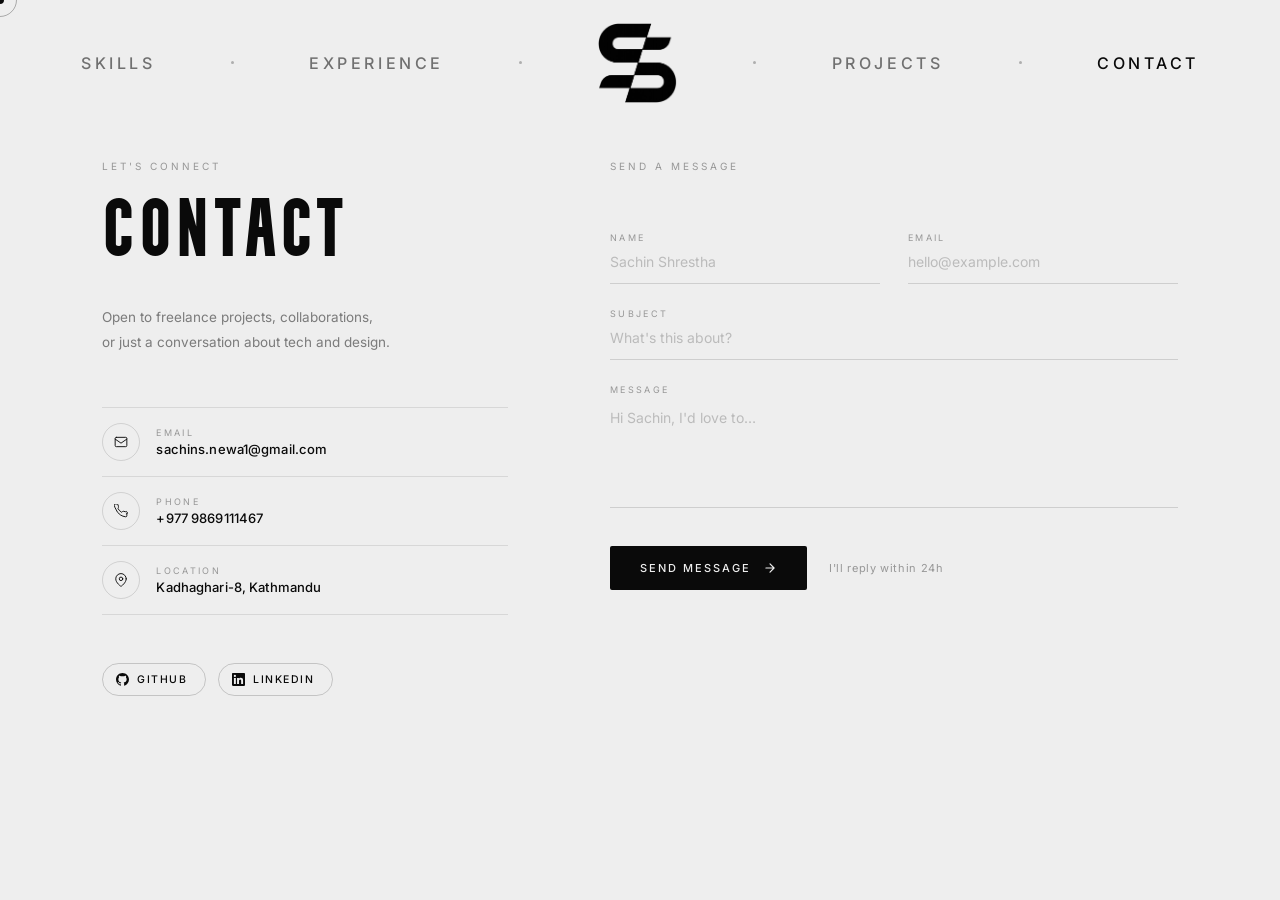
==== commit b6f9ad2e: "logo and nav slide up together" ====
--- a/contact.html
+++ b/contact.html
@@ -139,8 +139,8 @@
       }, delay);
     }
     reveal('nav-logo',      900);
-    reveal('nav-left',     1800);
-    reveal('nav-right',    1800);
+    reveal('nav-left',     900);
+    reveal('nav-right',    900);
     reveal('contact-side',  900);
     reveal('form-side',    1050);
 
--- a/css/index.css
+++ b/css/index.css
@@ -46,13 +46,15 @@
 .hero-image-wrap.visible, .name-word.visible, .scroll-hint.visible { opacity: 1; }
 
 /* nav-left/right use display:contents so children join nav's flex row;
-   opacity is inherited via CSS custom property */
-.nav-left, .nav-right { display: contents; --nav-g: 0; }
+   opacity + translateY are inherited via CSS custom properties */
+.nav-left, .nav-right { display: contents; --nav-g: 0; --nav-y: 20px; }
 .nav-left > *, .nav-right > * {
   opacity: var(--nav-g);
-  transition: opacity 0.9s cubic-bezier(0.16,1,0.3,1);
-}
-.nav-left.visible, .nav-right.visible { --nav-g: 1; }
+  transform: translateY(var(--nav-y));
+  transition: opacity 0.9s cubic-bezier(0.16,1,0.3,1),
+              transform 0.9s cubic-bezier(0.16,1,0.3,1);
+}
+.nav-left.visible, .nav-right.visible { --nav-g: 1; --nav-y: 0px; }
 
 .nav-logo {
   opacity: 0;
@@ -84,11 +86,11 @@
   font-family: 'Inter', sans-serif;
   font-size: 16px; font-weight: 500;
   letter-spacing: 0.22em; text-transform: uppercase;
-  color: var(--fg); opacity: 0.55;
-  transition: opacity 0.3s;
-}
-.nav-left a:hover, .nav-right a:hover { opacity: 1; }
-.nav-left a.nav-active, .nav-right a.nav-active { opacity: 1; }
+  color: rgba(10,10,10,0.55);
+  transition: color 0.3s;
+}
+.nav-left a:hover, .nav-right a:hover { color: var(--fg); }
+.nav-left a.nav-active, .nav-right a.nav-active { color: var(--fg); }
 .dot {
   width: 3px; height: 3px;
   background: rgba(10,10,10,0.28);
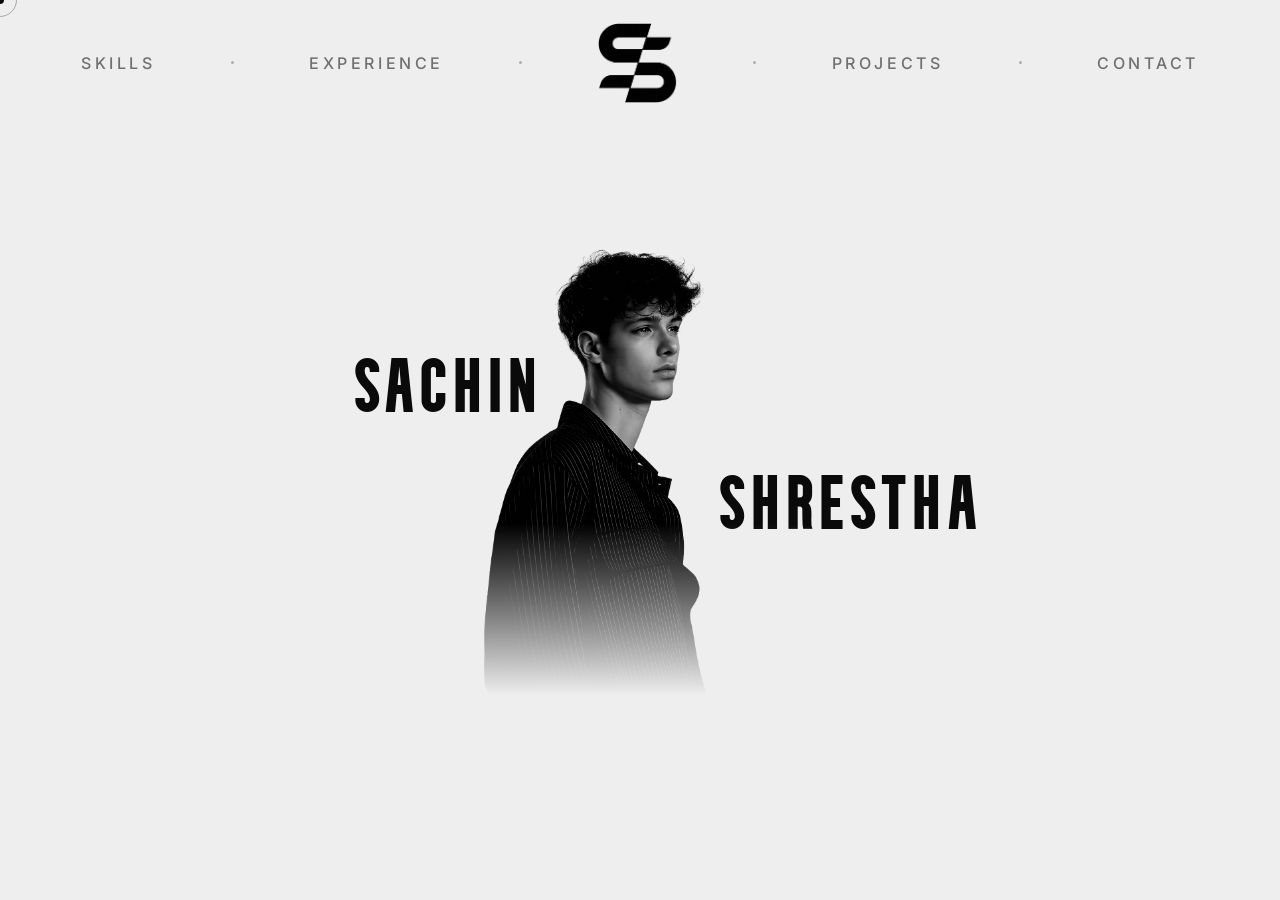
==== commit 8bbdb772: "refresh always goes home" ====
--- a/contact.html
+++ b/contact.html
@@ -131,6 +131,7 @@
   <script src="js/transition.js"></script>
 
   <script>
+    window.location.replace('index.html');
     /* ── page reveals ── */
     function reveal(id, delay) {
       setTimeout(() => {
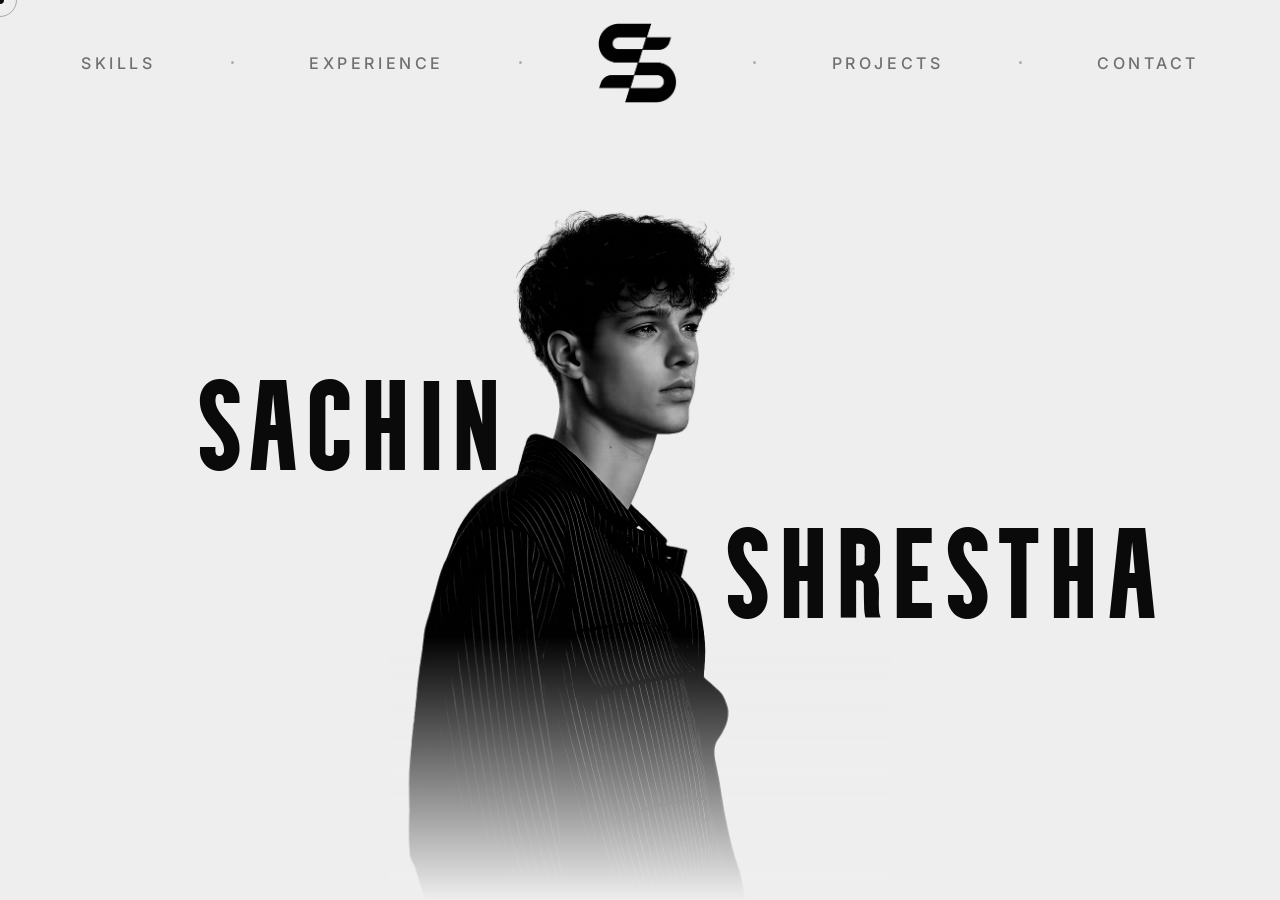
==== commit d18bd8b8: "meta tags for contact page" ====
--- a/contact.html
+++ b/contact.html
@@ -1,9 +1,14 @@
 <!DOCTYPE html>
 <html lang="en">
 <head>
+  <script>window.location.replace('index.html');</script>
   <meta charset="UTF-8" />
   <meta name="viewport" content="width=device-width, initial-scale=1.0" />
   <title>CONTACT — Sachin Shrestha</title>
+  <meta name="description" content="Get in touch with Sachin Shrestha — open to freelance, collaborations, and conversations about tech and design." />
+  <meta name="author" content="Sachin Shrestha" />
+  <meta name="robots" content="index, follow" />
+  <link rel="icon" href="assets/logo.png" type="image/png" />
   <link rel="preconnect" href="https://fonts.googleapis.com" />
   <link rel="preconnect" href="https://fonts.gstatic.com" crossorigin="anonymous" />
   <link href="https://fonts.googleapis.com/css2?family=Cormorant+Garamond:wght@300;400;500;600&family=Inter:wght@300;400;500&display=swap" rel="stylesheet" />
@@ -131,7 +136,6 @@
   <script src="js/transition.js"></script>
 
   <script>
-    window.location.replace('index.html');
     /* ── page reveals ── */
     function reveal(id, delay) {
       setTimeout(() => {
--- a/css/index.css
+++ b/css/index.css
@@ -1,8 +1,11 @@
 *, *::before, *::after { margin: 0; padding: 0; box-sizing: border-box; }
+img, svg { display: block; max-width: 100%; }
+a { text-decoration-skip-ink: auto; }
 
 @font-face {
     font-family: 'Theater';
     src: url('../font/Theaterv04_Bold.ttf') format('truetype');
+    font-display: swap;
 }
 
 :root {
@@ -10,7 +13,23 @@
   --fg: #0a0a0a;
   --muted: rgba(10,10,10,0.38);
   --photo-w: 340px;
-}
+  --transition: cubic-bezier(0.16,1,0.3,1);
+  --duration: 0.9s;
+  color-scheme: light;
+}
+
+html {
+  scroll-behavior: smooth;
+  font-synthesis: none;
+  scroll-padding-top: 88px;
+  tab-size: 2;
+  -webkit-text-size-adjust: 100%;
+  text-size-adjust: 100%;
+}
+
+::selection { background: var(--fg); color: var(--bg); }
+
+:focus-visible { outline: 2px solid var(--fg); outline-offset: 3px; }
 
 html, body {
   width: 100%;
@@ -18,6 +37,14 @@
   color: var(--fg);
   font-family: 'Inter', sans-serif;
   overflow-x: hidden;
+  overscroll-behavior-x: none;
+  touch-action: pan-y;
+  -webkit-tap-highlight-color: transparent;
+  -webkit-font-smoothing: antialiased;
+  -moz-osx-font-smoothing: grayscale;
+  text-rendering: optimizeLegibility;
+  font-feature-settings: "kern" 1;
+  line-height: 1.5;
   cursor: none;
 }
 
@@ -28,7 +55,9 @@
   pointer-events: none; z-index: 9999;
   transform: translate(-50%,-50%);
   transition: transform 0.12s ease;
-}
+  will-change: left, top, transform;
+}
+
 #cursor-ring {
   position: fixed; top: 0; left: 0;
   width: 34px; height: 34px;
@@ -96,11 +125,12 @@
   background: rgba(10,10,10,0.28);
   border-radius: 50%; flex-shrink: 0;
 }
-.nav-logo { display: flex; align-items: center; justify-content: center; }
+.nav-logo { display: flex; align-items: center; justify-content: center; cursor: pointer; }
 .nav-logo img {
   width: 80px; height: 80px;
   object-fit: contain;
   filter: brightness(0) opacity(1);
+  transition: opacity 0.3s;
 }
 
 /* ══ HERO ══ */
@@ -108,16 +138,25 @@
   position: relative; width: 100vw; min-height: 100vh;
   display: flex; align-items: center; justify-content: center;
   overflow: hidden; background: var(--bg); padding-top: 0px;
+  isolation: isolate;
 }
 .hero-image-wrap {
-  position: relative; width: var(--photo-w); height: 490px;
-  z-index: 3; flex-shrink: 0;
+  position: absolute;
+  top: calc(88px + 56px);
+  bottom: 0;
+  left: 50%;
+  transform: translateX(-50%);
+  width: auto;
+  z-index: 3;
+  overflow: hidden;
 }
 .hero-image-wrap img {
-  width: 100%; height: 100%; object-fit: cover;
+  width: auto; height: 100%;
+  object-fit: contain;
   object-position: top center; display: block;
   filter: grayscale(100%) contrast(1.08);
-  transition: filter 0.7s ease;
+  transition: filter 0.9s ease;
+  will-change: filter;
 }
 .hero-image-wrap img:hover { filter: grayscale(0%) contrast(1.05); }
 .hero-image-wrap::after {
@@ -135,20 +174,66 @@
   text-transform: uppercase; color: var(--fg);
   letter-spacing: 0.05em; line-height: 1;
   white-space: nowrap;
-  font-size: clamp(20px, 6vw, 120px);
+  font-size: clamp(25px, 10vw, 150px);
 }
 .name-sachin {
-  right: calc(44.5% + 170px); top: calc(47% - 30px);
+  right: calc(47% + 170px); top: calc(52% - 30px);
   transform: translateY(-50%); text-align: right;
 }
 .name-shrestha {
-  left: calc(42.8% + 170px); top: calc(50.5% + 55px);
+  left: calc(43.3% + 170px); top: calc(59% + 55px);
   transform: translateY(-50%); text-align: left;
 }
+
+/* ══ HERO SUB (BCA STUDENT) ══ */
+.hero-sub {
+  position: absolute;
+  right: calc(50% + 170px);
+  top: calc(49% + 50px);
+  text-align: right;
+  z-index: 4;
+  font-family: 'Inter', sans-serif;
+  font-size: 24px;
+  font-weight: 500;
+  letter-spacing: 0.5em;
+  text-transform: uppercase;
+  color: rgba(10,10,10,0.55);
+  white-space: nowrap;
+  opacity: 0;
+  will-change: opacity;
+  transition: opacity 0.9s cubic-bezier(0.16,1,0.3,1);
+}
+.hero-sub.visible { opacity: 1; }
+.hero-sub-dev {
+  right: auto;
+  left: calc(44.5% + 170px);
+  top: calc(59% + 105px);
+  text-align: left;
+}
+
+/* ══ HERO LABELS ══ */
+.hero-label {
+  position: absolute;
+  font-family: 'Inter', sans-serif;
+  font-size: 16px;
+  font-weight: 500;
+  letter-spacing: 0.22em;
+  text-transform: uppercase;
+  color: rgba(10,10,10,0.55);
+  top: calc(88px + 56px);
+  transform: none;
+  z-index: 2;
+  opacity: 0;
+  transition: opacity 0.9s cubic-bezier(0.16,1,0.3,1), color 0.3s;
+}
+.hero-label.visible { opacity: 1; }
+.hero-label:hover { color: var(--fg); }
+.hero-label-left  { left:  7vw; }
+.hero-label-right { right: 7vw; }
 
 /* ══ SCROLL HINT ══ */
 .scroll-hint {
-  position: absolute; bottom: 28px; left: 52px; z-index: 10;
+  position: absolute; bottom: 28px; left: 52px; z-index: 5;
   display: flex; align-items: center; gap: 10px;
   font-size: 10px; letter-spacing: 0.22em;
   text-transform: uppercase; color: var(--muted);
@@ -177,7 +262,7 @@
 /* ══ HOVER BAR ══ */
 #hover-bar {
   position: fixed;
-  top: calc(55% - 135px); left: 0; right: 0;
+  top: calc(61.5% - 135px); left: 0; right: 0;
   height: 150px;
   z-index: 9999 !important;  /* above EVERYTHING including nav */
   pointer-events: none;
@@ -208,7 +293,7 @@
 
 #hover-bar-text {
   position: fixed;
-  top: calc(55% - 42px); left: 50%;
+  top: calc(61.5% - 42px); left: 50%;
   transform: translate(-50%, -50%);
   z-index: 10000;
   line-height: 1;
@@ -305,4 +390,27 @@
 #hover-bar.entry-sweep {
   transform: translateY(-100%) !important;
   transition: transform 1.1s cubic-bezier(0.4, 0, 0.2, 1) !important;
+}
+
+/* ══ RESPONSIVE ══ */
+@media (max-width: 768px) {
+  nav { gap: 1cm; padding: 0 24px; padding-top: 0.6cm; }
+  .about-wrap { padding: 10vh 24px 12vh; }
+  .about-body { grid-template-columns: 1fr; gap: 40px; }
+  .about-heading { font-size: clamp(42px, 10vw, 80px); }
+  :root { --photo-w: 220px; }
+}
+
+@media (prefers-reduced-motion: reduce) {
+  *, *::before, *::after { transition-duration: 0.01ms !important; animation-duration: 0.01ms !important; }
+}
+
+@media (hover: none) {
+  #cursor-dot, #cursor-ring { display: none !important; }
+  html, body { cursor: auto; }
+}
+
+@media print {
+  #cursor-dot, #cursor-ring, #hover-bar, #hover-bar-text { display: none !important; }
+  nav { position: static; }
 }
--- a/css/page.css
+++ b/css/page.css
@@ -57,6 +57,7 @@
   text-transform: uppercase;
   color: var(--muted);
   margin-bottom: 22px;
+  user-select: none;
 }
 
 .c-heading {
@@ -78,6 +79,8 @@
   color: rgba(10,10,10,0.5);
   max-width: 300px;
   margin-bottom: 52px;
+  overflow-wrap: break-word;
+  hyphens: auto; -webkit-hyphens: auto;
 }
 
 .c-items { margin-bottom: 48px; }
@@ -126,6 +129,7 @@
   font-size: 13px; font-weight: 500;
   color: var(--fg); letter-spacing: 0.01em;
   white-space: nowrap; overflow: hidden; text-overflow: ellipsis;
+  font-variant-numeric: tabular-nums;
 }
 
 .c-socials       { display: flex; gap: 12px; flex-wrap: wrap; }
@@ -151,9 +155,10 @@
   font-family: 'Inter', sans-serif;
   font-size: 10px; letter-spacing: 0.3em; text-transform: uppercase;
   color: var(--muted); margin-bottom: 36px;
-}
-
-.c-form          { display: flex; flex-direction: column; }
+  user-select: none;
+}
+
+.c-form          { display: flex; flex-direction: column; accent-color: var(--fg); }
 
 .f-row           { display: grid; grid-template-columns: 1fr 1fr; gap: 0 28px; }
 
@@ -173,6 +178,8 @@
   background: none; border: none;
   border-bottom: 1px solid rgba(10,10,10,0.14);
   outline: none; padding: 0 0 13px;
+  -webkit-appearance: none; appearance: none;
+  font-variant-numeric: tabular-nums;
   font-family: 'Inter', sans-serif;
   font-size: 14px; font-weight: 400; color: var(--fg);
   resize: none; cursor: none;
@@ -225,4 +232,9 @@
 @media (max-width: 1024px) {
   .contact-grid { grid-template-columns: 1fr; gap: 52px; }
   .c-desc { max-width: unset; }
+}
+
+@media (max-width: 600px) {
+  .f-row { grid-template-columns: 1fr; gap: 0; }
+  .contact-hero { padding: calc(88px + 40px) 6vw 60px; }
 }
--- a/css/skill.css
+++ b/css/skill.css
@@ -95,6 +95,7 @@
 .sk-content {
   padding: 0 7vw 100px;
   opacity: 0;
+  contain: style;
   transition: opacity 0.9s cubic-bezier(0.16, 1, 0.3, 1);
 }
 .sk-content.visible { opacity: 1; }
@@ -140,6 +141,7 @@
   grid-template-columns: repeat(5, 1fr);
   gap: 10px;
   width: 100%;
+  align-content: start;
 }
 
 /* Card */
@@ -148,6 +150,9 @@
   border: 1px solid rgba(10,10,10,0.07);
   border-radius: 4px;
   padding: 28px 22px 20px;
+  will-change: transform;
+  backface-visibility: hidden;
+  isolation: isolate;
   display: flex;
   flex-direction: column;
   align-items: flex-start;  /* stop children from stretching full-width */
@@ -202,3 +207,11 @@
   transform: scale(0.94) translateY(6px);
   pointer-events: none;
 }
+
+@media (max-width: 900px) {
+  .sk-grid { grid-template-columns: repeat(3, 1fr); }
+}
+
+@media (max-width: 560px) {
+  .sk-grid { grid-template-columns: repeat(2, 1fr); }
+}
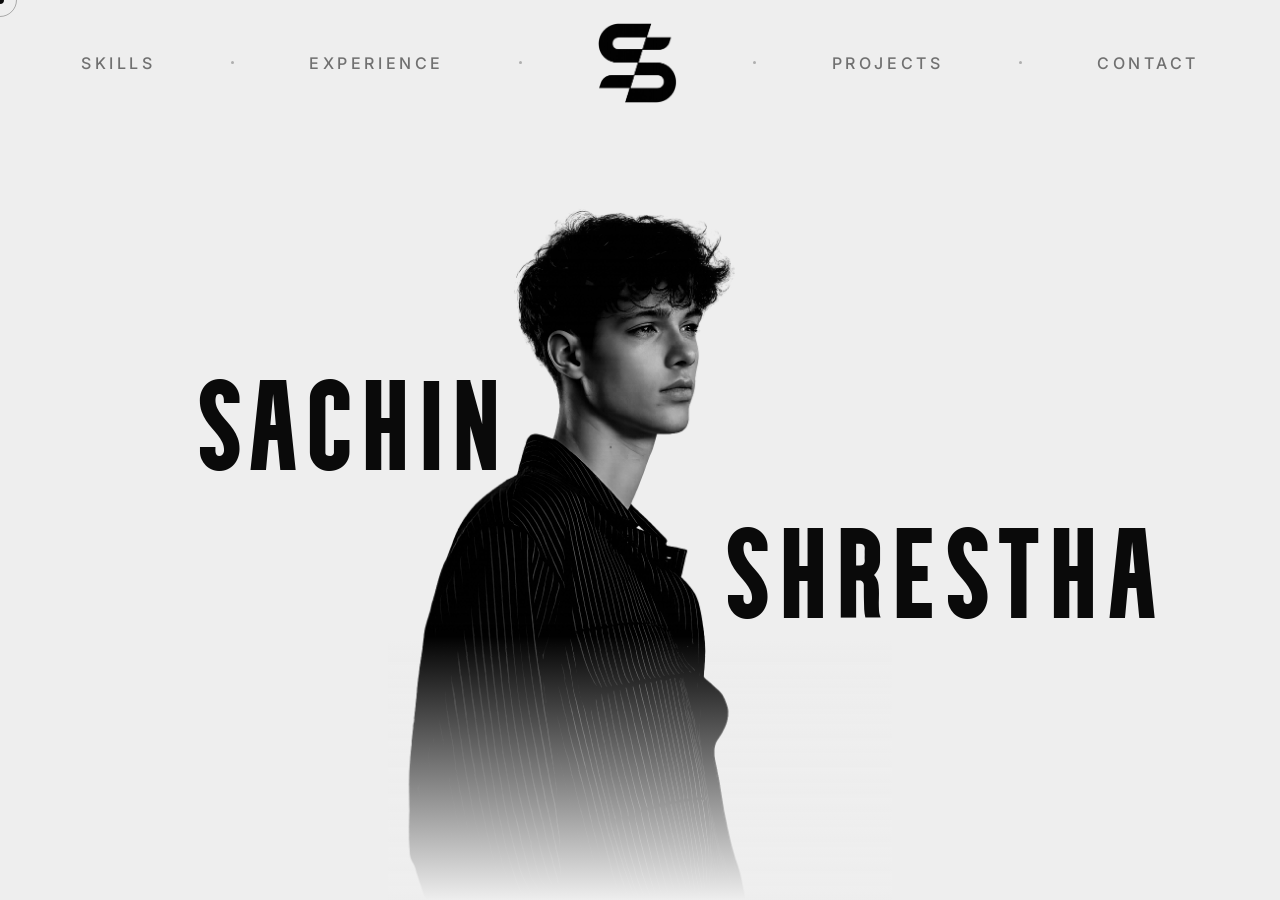
==== commit d1698b4a: "Shorten page tab titles Co-Authored-By: Claude Opus 5.5 <noreply@anthropic.com>" ====
--- a/contact.html
+++ b/contact.html
@@ -4,7 +4,7 @@
   <script>window.location.replace('index.html');</script>
   <meta charset="UTF-8" />
   <meta name="viewport" content="width=device-width, initial-scale=1.0" />
-  <title>CONTACT — Sachin Shrestha</title>
+  <title>CONTACT</title>
   <meta name="description" content="Get in touch with Sachin Shrestha — open to freelance, collaborations, and conversations about tech and design." />
   <meta name="author" content="Sachin Shrestha" />
   <meta name="robots" content="index, follow" />
--- a/css/index.css
+++ b/css/index.css
@@ -25,11 +25,12 @@
   tab-size: 2;
   -webkit-text-size-adjust: 100%;
   text-size-adjust: 100%;
+  overscroll-behavior-y: none;
 }
 
 ::selection { background: var(--fg); color: var(--bg); }
 
-:focus-visible { outline: 2px solid var(--fg); outline-offset: 3px; }
+:focus-visible { outline: 2px solid var(--fg); outline-offset: 4px; }
 
 html, body {
   width: 100%;
@@ -64,7 +65,8 @@
   border: 1.5px solid rgba(10,10,10,0.3);
   border-radius: 50%; pointer-events: none; z-index: 9998;
   transform: translate(-50%,-50%);
-  transition: width 0.2s, height 0.2s;
+  transition: width 0.2s, height 0.2s, opacity 0.2s;
+  will-change: left, top, transform;
 }
 
 /* ══ REVEAL SYSTEM ══ */
@@ -108,7 +110,8 @@
 }
 nav.scrolled {
   background: rgba(238,238,238,0.93);
-  backdrop-filter: blur(18px);
+  backdrop-filter: blur(20px);
+  -webkit-backdrop-filter: blur(20px);
 }
 .nav-left a, .nav-right a {
   text-decoration: none;
@@ -224,6 +227,7 @@
   transform: none;
   z-index: 2;
   opacity: 0;
+  user-select: none;
   transition: opacity 0.9s cubic-bezier(0.16,1,0.3,1), color 0.3s;
 }
 .hero-label.visible { opacity: 1; }
--- a/css/page.css
+++ b/css/page.css
@@ -75,7 +75,7 @@
   font-family: 'Inter', sans-serif;
   font-size: 13.5px;
   font-weight: 400;
-  line-height: 1.85;
+  line-height: 1.9;
   color: rgba(10,10,10,0.5);
   max-width: 300px;
   margin-bottom: 52px;
@@ -129,7 +129,9 @@
   font-size: 13px; font-weight: 500;
   color: var(--fg); letter-spacing: 0.01em;
   white-space: nowrap; overflow: hidden; text-overflow: ellipsis;
+  word-break: break-all;
   font-variant-numeric: tabular-nums;
+  line-height: 1.4;
 }
 
 .c-socials       { display: flex; gap: 12px; flex-wrap: wrap; }
@@ -139,6 +141,7 @@
   padding: 9px 18px 9px 13px;
   border: 1px solid rgba(10,10,10,0.18);
   border-radius: 100px;
+  overflow: hidden;
   font-family: 'Inter', sans-serif;
   font-size: 10.5px; font-weight: 500; letter-spacing: 0.14em;
   text-transform: uppercase; text-decoration: none; color: var(--fg);
@@ -200,7 +203,7 @@
   display: inline-flex; align-items: center; gap: 12px;
   padding: 15px 30px;
   background: var(--fg); color: var(--bg);
-  border: none; border-radius: 2px;
+  border: none; border-radius: 3px;
   font-family: 'Inter', sans-serif;
   font-size: 11px; font-weight: 500; letter-spacing: 0.18em;
   text-transform: uppercase; cursor: none;
@@ -218,6 +221,7 @@
 .f-note {
   font-family: 'Inter', sans-serif;
   font-size: 11px; color: var(--muted); letter-spacing: 0.06em;
+  user-select: none;
 }
 
 .f-success {
--- a/css/skill.css
+++ b/css/skill.css
@@ -148,7 +148,7 @@
 .sk-card {
   background: rgba(255,255,255,0.65);
   border: 1px solid rgba(10,10,10,0.07);
-  border-radius: 4px;
+  border-radius: 6px;
   padding: 28px 22px 20px;
   will-change: transform;
   backface-visibility: hidden;
@@ -215,3 +215,13 @@
 @media (max-width: 560px) {
   .sk-grid { grid-template-columns: repeat(2, 1fr); }
 }
+
+/* Hide scrollbar (scrolling still works) */
+html, body {
+  scrollbar-width: none;
+  -ms-overflow-style: none;
+}
+html::-webkit-scrollbar,
+body::-webkit-scrollbar {
+  display: none;
+}
